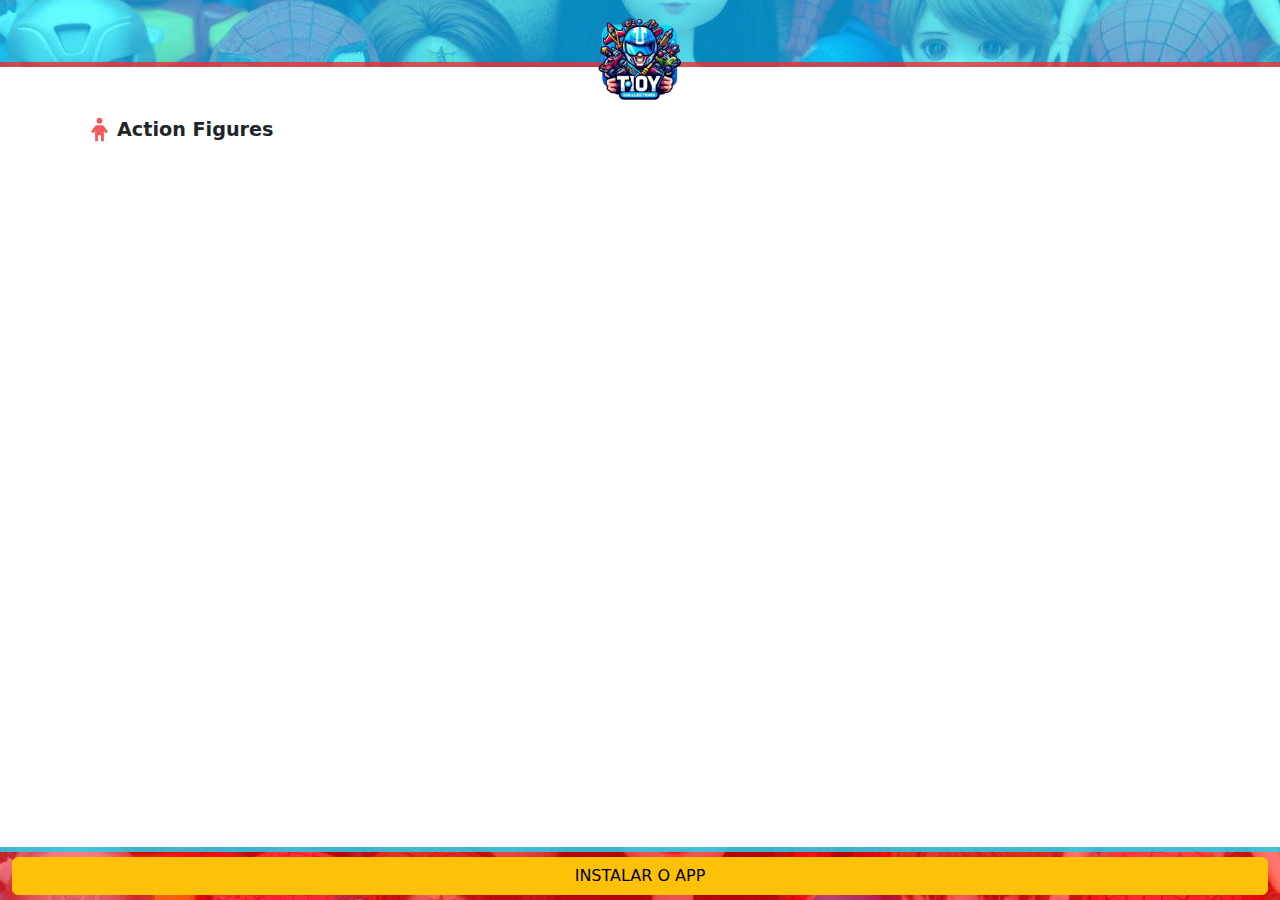
==== index.html @ 2291ff36 "Definindo o título da categoria" ====
<!DOCTYPE html>
<html lang="pt-BR">
<head>
    <meta charset="UTF-8">
    <meta name="viewport" content="width=device-width, initial-scale=1.0">
    <title>Toy Collections</title>

    <link href="css/styles.css" rel="stylesheet">
    <link href="css/bootstrap.min.css" rel="stylesheet">
</head>
<body>
    
    <header class="container-fluid fixed-top">

        <img src="imgs/logo.webp" class="logo">

    </header>


    <main class="container">

        <div class="row">

            <!-- Coluna que preenche as 12 colunas do grid -->
            <div class="col-12">

                <h2><span></span>Action Figures</h2>

            </div>
            

        </div>

    </main>


    <footer class="container-fluid fixed-bottom">

        <div class="d-grid gap-2">
            <button type="button" class="btn btn-warning">INSTALAR O APP</button>
        </div>

    </footer>

    <script src="js/bootstrap.bundle.min.js"></script>
</body>
</html>
---- css/styles.css ----
header {
    background-image: url("../imgs/wallpaper.jfif");
    background-size: cover;
    background-position: 100% 33%;
    background-color: #2cc9e9e0;
    background-blend-mode: overlay;
    border-bottom: 5px solid #ef2d2dc7;
    height: 67px;
}

.logo {
    width: 90px;
    position: absolute;
    margin-left: -45px;
    left: 50%;
    top: 15px;
}

main {
    margin-top: 112px;
}

main h2 {
    font-size: 1.2rem;
    font-weight: bold;
    display: flex;
    flex-direction: row;
    align-items: center;
}

main h2 span {
    background: url('../icons/bx-child.svg');
    background-position: center;
    background-size: cover;
    width: 35px;
    height: 35px;
    display: inline-block;
}

footer {
    background-image: url("../imgs/wallpaper.jfif");
    background-size: cover;
    background-position: 100% 33%;
    background-color: #ef2d2dc7;
    background-blend-mode: overlay;
    border-top: 5px solid #2cc9e9e0;
    padding-top: 5px;
    height: 53px;
}
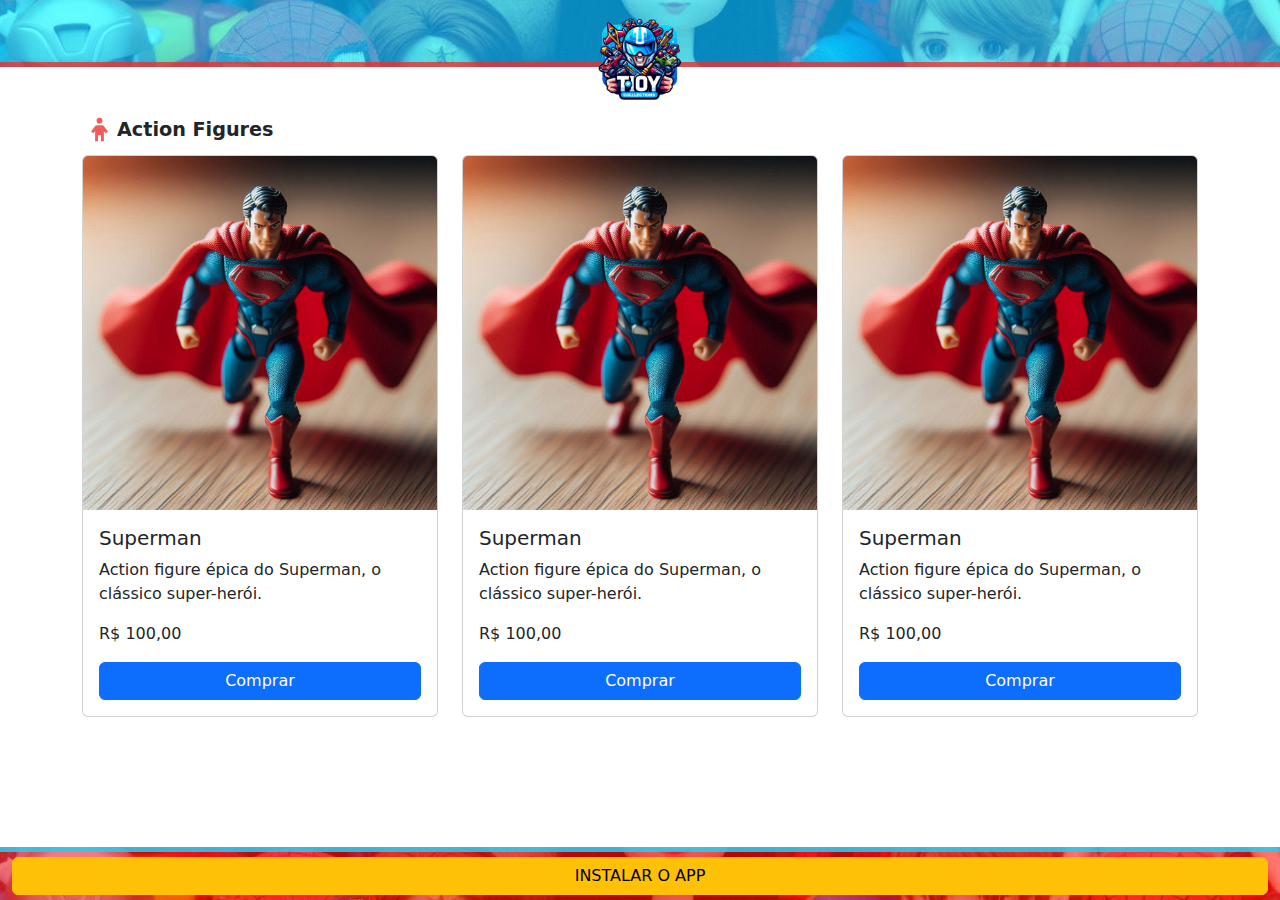
==== commit d969f5b7: "Definindo o card do produto" ====
--- a/index.html
+++ b/index.html
@@ -7,6 +7,16 @@
 
     <link href="css/styles.css" rel="stylesheet">
     <link href="css/bootstrap.min.css" rel="stylesheet">
+    <link rel="icon" href="imgs/logo.ico">
+
+    <!-- IOS meta tags and icons -->
+    <meta name="apple-mobile-web-app-capable" content="yes">
+    <meta name="apple-mobile-web-app-status-bar-style" content="black">
+    <meta name="apple-mobile-web-app-title" content="Toy Collections">
+    <link rel="apple-touch-icon" href="imgs/favicon.ico">
+
+    <meta name="description" content="App para coleção de brinquedos">
+    <meta name="theme-color" content="#2cc9e9e0">
 </head>
 <body>
     
@@ -27,7 +37,74 @@
                 <h2><span></span>Action Figures</h2>
 
             </div>
-            
+
+        </div>
+
+
+        <div class="row">
+
+            <!-- 4 colunas do grid no desktop -->
+            <div class="col-lg-4">
+
+                <div class="card">
+                    <img src="imgs/superman.jfif" class="card-img-top" alt="Action Figure do Superman">
+
+                    <div class="card-body">
+                      <h5 class="card-title">Superman</h5>
+
+                      <p class="card-text">Action figure épica do Superman, o clássico super-herói.</p>
+
+                      <p>R$ 100,00</p>
+
+                      <div class="d-grid gap-2">
+                        <a href="#" class="btn btn-primary">Comprar</a>
+                      </div>
+                    </div>
+                  </div>
+
+            </div>
+
+            <!-- 4 colunas do grid no desktop -->
+            <div class="col-lg-4">
+
+                <div class="card">
+                    <img src="imgs/superman.jfif" class="card-img-top" alt="Action Figure do Superman">
+
+                    <div class="card-body">
+                      <h5 class="card-title">Superman</h5>
+
+                      <p class="card-text">Action figure épica do Superman, o clássico super-herói.</p>
+
+                      <p>R$ 100,00</p>
+
+                      <div class="d-grid gap-2">
+                        <a href="#" class="btn btn-primary">Comprar</a>
+                      </div>
+                    </div>
+                  </div>
+
+            </div>
+
+            <!-- 4 colunas do grid no desktop -->
+            <div class="col-lg-4">
+
+                <div class="card">
+                    <img src="imgs/superman.jfif" class="card-img-top" alt="Action Figure do Superman">
+
+                    <div class="card-body">
+                      <h5 class="card-title">Superman</h5>
+
+                      <p class="card-text">Action figure épica do Superman, o clássico super-herói.</p>
+                      
+                      <p>R$ 100,00</p>
+
+                      <div class="d-grid gap-2">
+                        <a href="#" class="btn btn-primary">Comprar</a>
+                      </div>
+                    </div>
+                  </div>
+
+            </div>
 
         </div>
 
--- a/css/styles.css
+++ b/css/styles.css
@@ -18,6 +18,7 @@
 
 main {
     margin-top: 112px;
+    margin-bottom: 80px;
 }
 
 main h2 {
@@ -37,6 +38,10 @@
     display: inline-block;
 }
 
+.card {
+    margin-bottom: 40px;
+}
+
 footer {
     background-image: url("../imgs/wallpaper.jfif");
     background-size: cover;
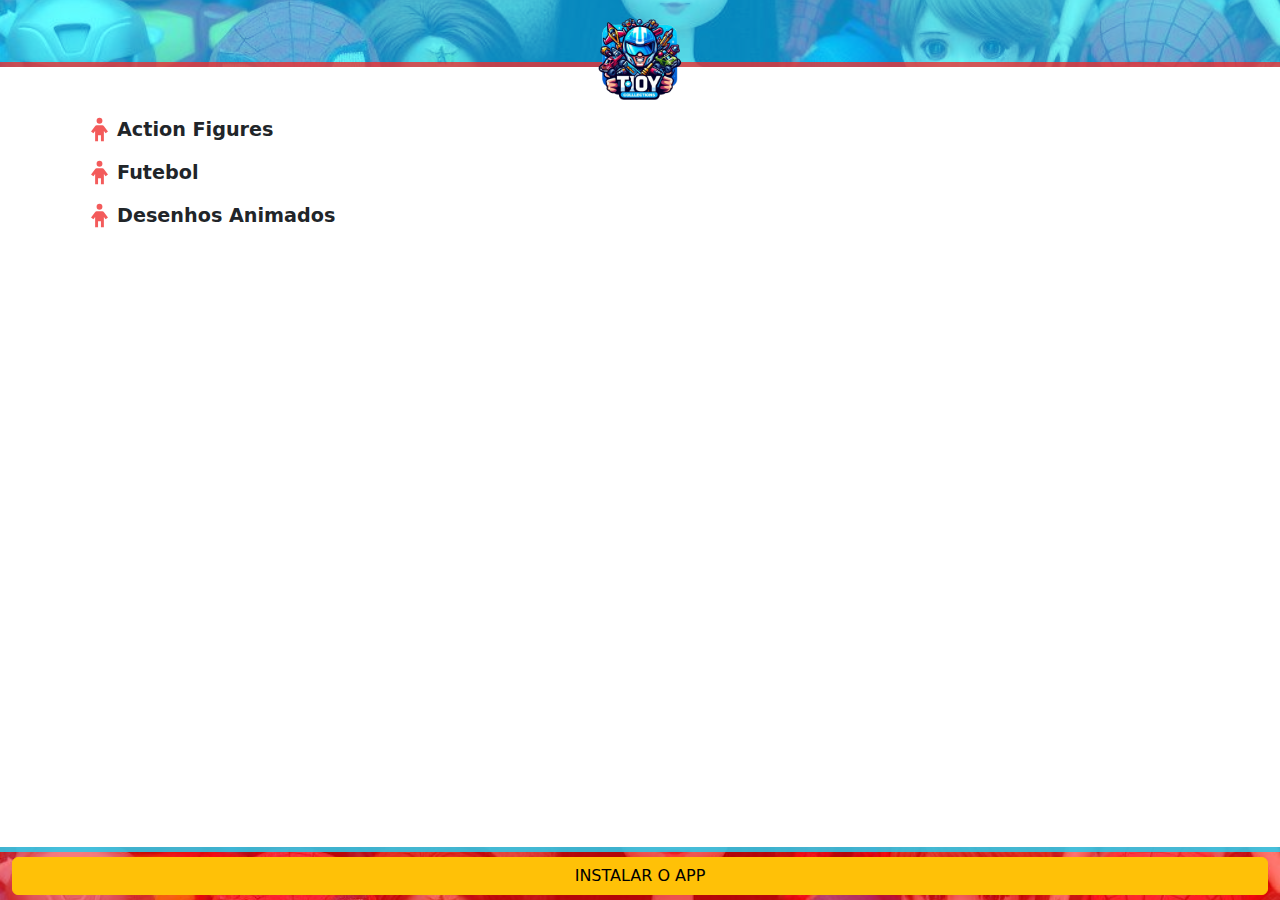
==== commit d8c3b255: "Renderizando as categorias" ====
--- a/index.html
+++ b/index.html
@@ -7,7 +7,7 @@
 
     <link href="css/styles.css" rel="stylesheet">
     <link href="css/bootstrap.min.css" rel="stylesheet">
-    <link rel="icon" href="imgs/logo.ico">
+    <link rel="icon" href="imgs/logo.webp">
 
     <!-- IOS meta tags and icons -->
     <meta name="apple-mobile-web-app-capable" content="yes">
@@ -17,6 +17,8 @@
 
     <meta name="description" content="App para coleção de brinquedos">
     <meta name="theme-color" content="#2cc9e9e0">
+
+    <link rel="manifest" href="manifest.json" />
 </head>
 <body>
     
@@ -27,7 +29,7 @@
     </header>
 
 
-    <main class="container">
+    <main class="container" id="conteudo">
 
         <div class="row">
 
@@ -95,7 +97,7 @@
                       <h5 class="card-title">Superman</h5>
 
                       <p class="card-text">Action figure épica do Superman, o clássico super-herói.</p>
-                      
+
                       <p>R$ 100,00</p>
 
                       <div class="d-grid gap-2">
@@ -120,5 +122,6 @@
     </footer>
 
     <script src="js/bootstrap.bundle.min.js"></script>
+    <script src="js/app.js"></script>
 </body>
 </html>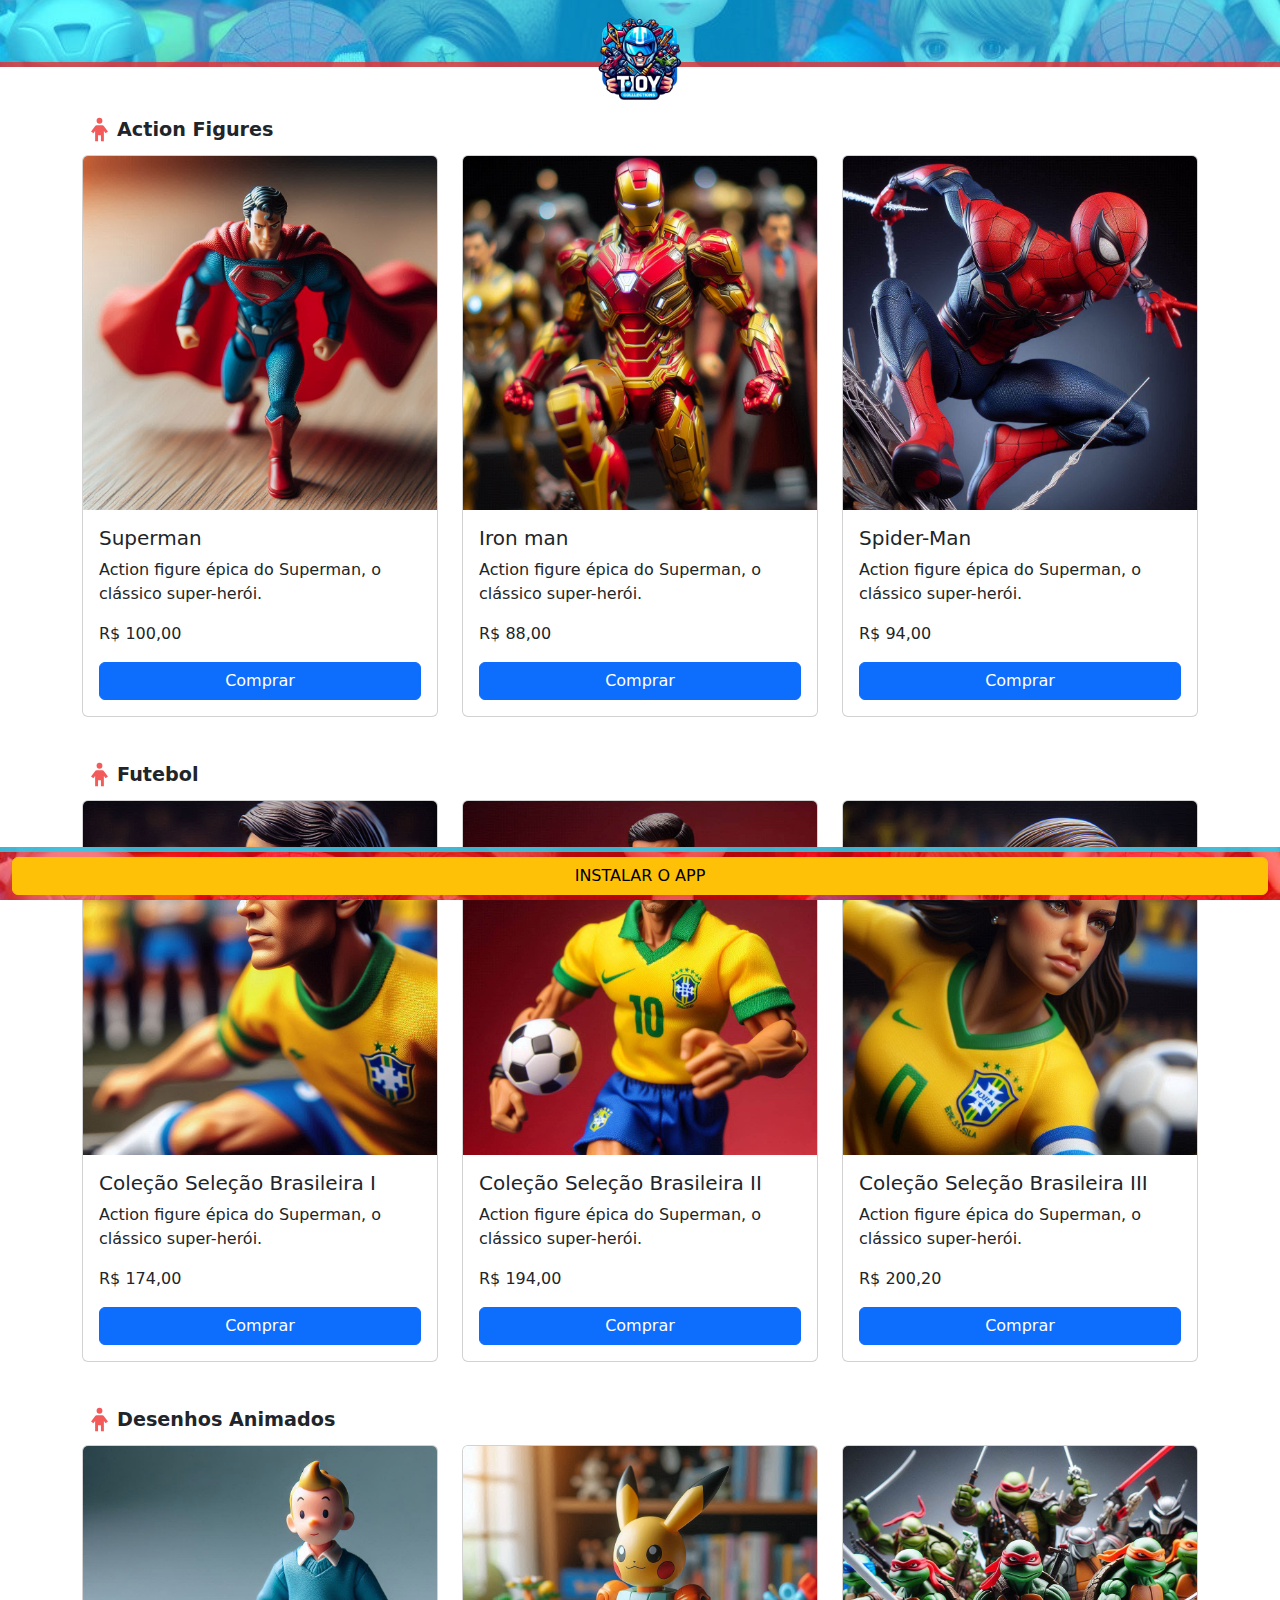
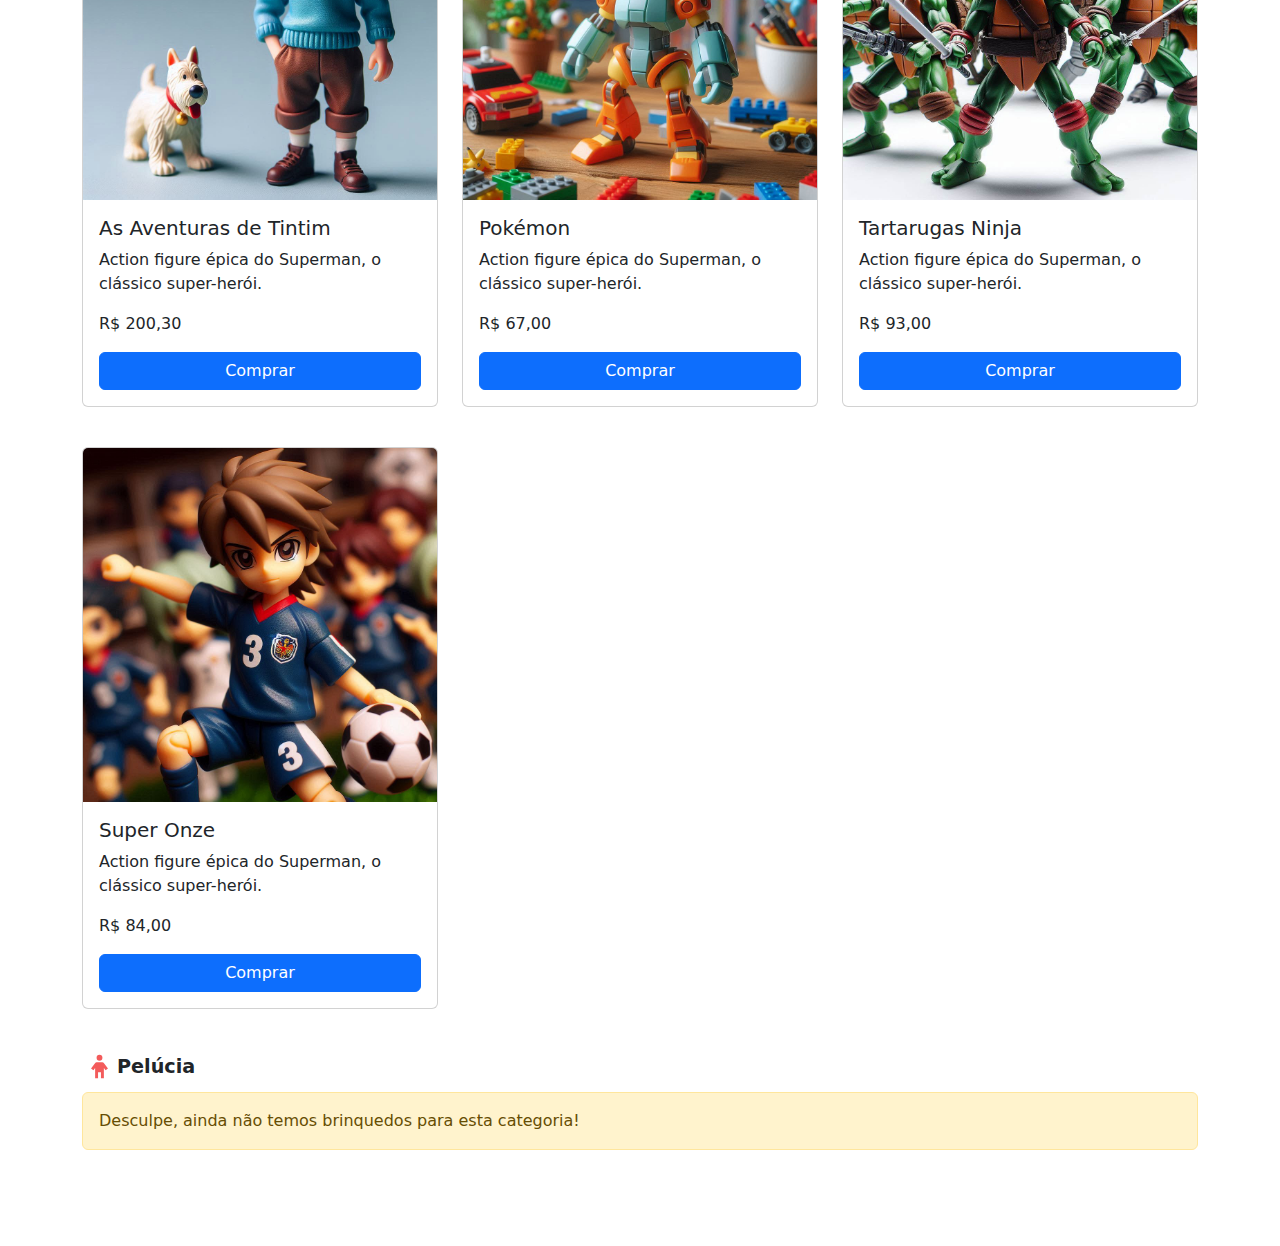
==== commit 40f1af46: "Finalizando o consumo de dados e renderização dinâmica" ====
--- a/index.html
+++ b/index.html
@@ -31,84 +31,7 @@
 
     <main class="container" id="conteudo">
 
-        <div class="row">
-
-            <!-- Coluna que preenche as 12 colunas do grid -->
-            <div class="col-12">
-
-                <h2><span></span>Action Figures</h2>
-
-            </div>
-
-        </div>
-
-
-        <div class="row">
-
-            <!-- 4 colunas do grid no desktop -->
-            <div class="col-lg-4">
-
-                <div class="card">
-                    <img src="imgs/superman.jfif" class="card-img-top" alt="Action Figure do Superman">
-
-                    <div class="card-body">
-                      <h5 class="card-title">Superman</h5>
-
-                      <p class="card-text">Action figure épica do Superman, o clássico super-herói.</p>
-
-                      <p>R$ 100,00</p>
-
-                      <div class="d-grid gap-2">
-                        <a href="#" class="btn btn-primary">Comprar</a>
-                      </div>
-                    </div>
-                  </div>
-
-            </div>
-
-            <!-- 4 colunas do grid no desktop -->
-            <div class="col-lg-4">
-
-                <div class="card">
-                    <img src="imgs/superman.jfif" class="card-img-top" alt="Action Figure do Superman">
-
-                    <div class="card-body">
-                      <h5 class="card-title">Superman</h5>
-
-                      <p class="card-text">Action figure épica do Superman, o clássico super-herói.</p>
-
-                      <p>R$ 100,00</p>
-
-                      <div class="d-grid gap-2">
-                        <a href="#" class="btn btn-primary">Comprar</a>
-                      </div>
-                    </div>
-                  </div>
-
-            </div>
-
-            <!-- 4 colunas do grid no desktop -->
-            <div class="col-lg-4">
-
-                <div class="card">
-                    <img src="imgs/superman.jfif" class="card-img-top" alt="Action Figure do Superman">
-
-                    <div class="card-body">
-                      <h5 class="card-title">Superman</h5>
-
-                      <p class="card-text">Action figure épica do Superman, o clássico super-herói.</p>
-
-                      <p>R$ 100,00</p>
-
-                      <div class="d-grid gap-2">
-                        <a href="#" class="btn btn-primary">Comprar</a>
-                      </div>
-                    </div>
-                  </div>
-
-            </div>
-
-        </div>
+        <!-- OS DADOS SERÃO RENDERIZADOS AQUI -->
 
     </main>
 
@@ -121,7 +44,9 @@
 
     </footer>
 
+    
     <script src="js/bootstrap.bundle.min.js"></script>
     <script src="js/app.js"></script>
+
 </body>
 </html>